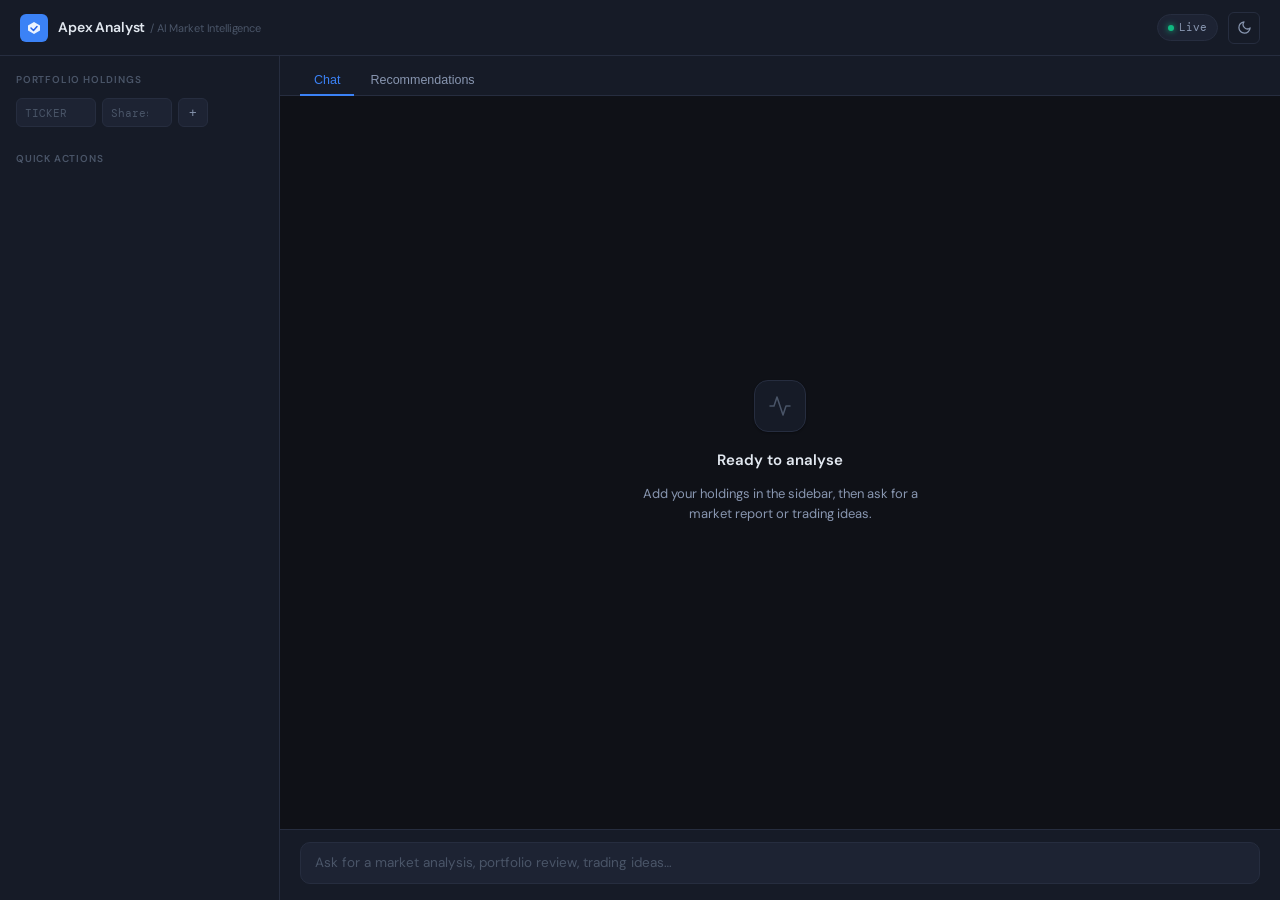
==== Index.html @ fe423a65 "Create Index.html" ====
<!DOCTYPE html>
<html lang="en" data-theme="dark">
<head>
<meta charset="UTF-8" />
<meta name="viewport" content="width=device-width, initial-scale=1.0" />
<title>Apex Analyst — AI Market Intelligence</title>
<link rel="preconnect" href="https://fonts.googleapis.com" />
<link href="https://fonts.googleapis.com/css2?family=DM+Sans:ital,opsz,wght@0,9..40,300;0,9..40,400;0,9..40,500;0,9..40,600;1,9..40,300&family=DM+Mono:wght@300;400;500&display=swap" rel="stylesheet" />
<style>
  :root {
    --radius: 10px;
    --radius-sm: 6px;
    --transition: 0.18s ease;
    --font: 'DM Sans', system-ui, sans-serif;
    --mono: 'DM Mono', monospace;
  }

  [data-theme="dark"] {
    --bg:        #0f1117;
    --bg2:       #161b27;
    --bg3:       #1d2333;
    --border:    #262d3f;
    --border2:   #2e3650;
    --text:      #e2e8f0;
    --text2:     #8896b0;
    --text3:     #4a5568;
    --accent:    #3b82f6;
    --accent-bg: rgba(59,130,246,0.08);
    --accent-border: rgba(59,130,246,0.25);
    --green:     #10b981;
    --green-bg:  rgba(16,185,129,0.08);
    --red:       #ef4444;
    --red-bg:    rgba(239,68,68,0.08);
    --amber:     #f59e0b;
    --amber-bg:  rgba(245,158,11,0.08);
    --shadow:    0 1px 3px rgba(0,0,0,0.4), 0 4px 16px rgba(0,0,0,0.3);
    --shadow-sm: 0 1px 2px rgba(0,0,0,0.3);
  }

  [data-theme="light"] {
    --bg:        #f8f9fc;
    --bg2:       #ffffff;
    --bg3:       #f0f2f8;
    --border:    #e2e8f0;
    --border2:   #d0d9e8;
    --text:      #1a202c;
    --text2:     #4a5568;
    --text3:     #a0aec0;
    --accent:    #2563eb;
    --accent-bg: rgba(37,99,235,0.06);
    --accent-border: rgba(37,99,235,0.2);
    --green:     #059669;
    --green-bg:  rgba(5,150,105,0.07);
    --red:       #dc2626;
    --red-bg:    rgba(220,38,38,0.07);
    --amber:     #d97706;
    --amber-bg:  rgba(217,119,6,0.07);
    --shadow:    0 1px 3px rgba(0,0,0,0.07), 0 4px 16px rgba(0,0,0,0.05);
    --shadow-sm: 0 1px 2px rgba(0,0,0,0.06);
  }

  *, *::before, *::after { box-sizing: border-box; margin: 0; padding: 0; }

  html, body { height: 100%; }

  body {
    font-family: var(--font);
    background: var(--bg);
    color: var(--text);
    font-size: 14px;
    line-height: 1.6;
    transition: background var(--transition), color var(--transition);
    -webkit-font-smoothing: antialiased;
  }

  /* ── Layout ── */
  .layout {
    display: grid;
    grid-template-rows: 56px 1fr;
    grid-template-columns: 280px 1fr;
    height: 100vh;
    overflow: hidden;
  }

  /* ── Top bar ── */
  .topbar {
    grid-column: 1 / -1;
    display: flex;
    align-items: center;
    justify-content: space-between;
    padding: 0 20px;
    border-bottom: 1px solid var(--border);
    background: var(--bg2);
    gap: 16px;
  }

  .brand {
    display: flex;
    align-items: center;
    gap: 10px;
    text-decoration: none;
  }

  .brand-icon {
    width: 28px; height: 28px;
    background: var(--accent);
    border-radius: 6px;
    display: flex; align-items: center; justify-content: center;
    flex-shrink: 0;
  }

  .brand-icon svg { display: block; }

  .brand-name {
    font-size: 14px;
    font-weight: 600;
    color: var(--text);
    letter-spacing: -0.01em;
  }

  .brand-tag {
    font-size: 11px;
    color: var(--text3);
    font-weight: 400;
    margin-left: 2px;
  }

  .topbar-right {
    display: flex;
    align-items: center;
    gap: 10px;
  }

  .pill {
    display: flex;
    align-items: center;
    gap: 5px;
    padding: 4px 10px;
    border-radius: 999px;
    border: 1px solid var(--border);
    font-size: 11px;
    color: var(--text2);
    font-family: var(--mono);
    background: var(--bg3);
  }

  .pill-dot {
    width: 6px; height: 6px;
    border-radius: 50%;
    background: var(--green);
    box-shadow: 0 0 6px var(--green);
    animation: blink 2.5s ease-in-out infinite;
  }

  @keyframes blink {
    0%,100% { opacity:1; }
    50% { opacity:0.35; }
  }

  .icon-btn {
    width: 32px; height: 32px;
    border: 1px solid var(--border);
    border-radius: var(--radius-sm);
    background: transparent;
    color: var(--text2);
    cursor: pointer;
    display: flex; align-items: center; justify-content: center;
    transition: all var(--transition);
    flex-shrink: 0;
  }

  .icon-btn:hover { background: var(--bg3); color: var(--text); }

  /* ── Sidebar ── */
  .sidebar {
    border-right: 1px solid var(--border);
    background: var(--bg2);
    display: flex;
    flex-direction: column;
    overflow-y: auto;
    overflow-x: hidden;
    padding: 16px;
    gap: 24px;
    scrollbar-width: thin;
    scrollbar-color: var(--border) transparent;
  }

  .sidebar-section {}

  .sidebar-label {
    font-size: 10px;
    font-weight: 600;
    letter-spacing: 0.08em;
    text-transform: uppercase;
    color: var(--text3);
    margin-bottom: 10px;
  }

  /* Holdings */
  .holding-row {
    display: flex;
    align-items: center;
    justify-content: space-between;
    padding: 7px 10px;
    border-radius: var(--radius-sm);
    background: var(--bg3);
    border: 1px solid var(--border);
    margin-bottom: 5px;
    transition: border-color var(--transition);
  }

  .holding-row:hover { border-color: var(--border2); }

  .holding-ticker {
    font-family: var(--mono);
    font-size: 12px;
    font-weight: 500;
    color: var(--accent);
  }

  .holding-detail {
    font-size: 11px;
    color: var(--text2);
    font-family: var(--mono);
  }

  .remove-btn {
    width: 18px; height: 18px;
    border-radius: 4px;
    border: none;
    background: transparent;
    color: var(--text3);
    cursor: pointer;
    display: flex; align-items: center; justify-content: center;
    font-size: 14px;
    line-height: 1;
    transition: all var(--transition);
    flex-shrink: 0;
    padding: 0;
  }

  .remove-btn:hover { background: var(--red-bg); color: var(--red); }

  .add-holding-form {
    display: flex;
    gap: 6px;
    margin-top: 8px;
  }

  .input-sm {
    flex: 1;
    padding: 6px 8px;
    border: 1px solid var(--border);
    border-radius: var(--radius-sm);
    background: var(--bg3);
    color: var(--text);
    font-family: var(--mono);
    font-size: 11px;
    outline: none;
    transition: border-color var(--transition);
  }

  .input-sm:focus { border-color: var(--accent); }
  .input-sm::placeholder { color: var(--text3); }

  .btn-add {
    padding: 6px 10px;
    border: 1px solid var(--border);
    border-radius: var(--radius-sm);
    background: var(--bg3);
    color: var(--text2);
    font-size: 13px;
    cursor: pointer;
    transition: all var(--transition);
    flex-shrink: 0;
  }

  .btn-add:hover { background: var(--accent-bg); border-color: var(--accent-border); color: var(--accent); }

  /* Quick prompts */
  .quick-prompt {
    width: 100%;
    text-align: left;
    padding: 8px 10px;
    border-radius: var(--radius-sm);
    border: 1px solid transparent;
    background: transparent;
    color: var(--text2);
    font-family: var(--font);
    font-size: 12.5px;
    cursor: pointer;
    transition: all var(--transition);
    display: block;
    line-height: 1.4;
  }

  .quick-prompt:hover {
    background: var(--accent-bg);
    border-color: var(--accent-border);
    color: var(--accent);
  }

  /* ── Main ── */
  .main {
    display: flex;
    flex-direction: column;
    overflow: hidden;
    background: var(--bg);
  }

  /* Tabs */
  .tabs {
    display: flex;
    align-items: center;
    gap: 2px;
    padding: 10px 20px 0;
    border-bottom: 1px solid var(--border);
    background: var(--bg2);
  }

  .tab {
    padding: 7px 14px;
    font-size: 12.5px;
    font-weight: 500;
    color: var(--text2);
    border: none;
    background: transparent;
    cursor: pointer;
    border-bottom: 2px solid transparent;
    margin-bottom: -1px;
    transition: all var(--transition);
    border-radius: var(--radius-sm) var(--radius-sm) 0 0;
  }

  .tab:hover { color: var(--text); }

  .tab.active {
    color: var(--accent);
    border-bottom-color: var(--accent);
  }

  .tab-badge {
    display: inline-flex;
    align-items: center;
    justify-content: center;
    width: 16px; height: 16px;
    border-radius: 999px;
    background: var(--accent);
    color: #fff;
    font-size: 9px;
    font-weight: 700;
    margin-left: 5px;
    vertical-align: middle;
  }

  /* Chat */
  .chat-wrap {
    flex: 1;
    overflow-y: auto;
    padding: 24px 24px 8px;
    display: flex;
    flex-direction: column;
    gap: 20px;
    scrollbar-width: thin;
    scrollbar-color: var(--border) transparent;
  }

  /* Empty state */
  .empty {
    flex: 1;
    display: flex;
    flex-direction: column;
    align-items: center;
    justify-content: center;
    gap: 12px;
    text-align: center;
    padding: 40px;
  }

  .empty-icon-wrap {
    width: 52px; height: 52px;
    border-radius: 14px;
    border: 1px solid var(--border);
    background: var(--bg2);
    display: flex; align-items: center; justify-content: center;
    margin-bottom: 4px;
    box-shadow: var(--shadow-sm);
  }

  .empty-title {
    font-size: 15px;
    font-weight: 600;
    color: var(--text);
  }

  .empty-sub {
    font-size: 13px;
    color: var(--text2);
    max-width: 320px;
    line-height: 1.6;
  }

  .empty-chips {
    display: flex;
    flex-wrap: wrap;
    justify-content: center;
    gap: 6px;
    margin-top: 4px;
  }

  .chip {
    padding: 5px 12px;
    border-radius: 999px;
    border: 1px solid var(--border);
    background: var(--bg2);
    font-size: 12px;
    color: var(--text2);
    cursor: pointer;
    transition: all var(--transition);
    box-shadow: var(--shadow-sm);
  }

  .chip:hover {
    border-color: var(--accent-border);
    background: var(--accent-bg);
    color: var(--accent);
  }

  /* Messages */
  .msg { display: flex; flex-direction: column; gap: 5px; animation: fadeUp 0.2s ease; }

  @keyframes fadeUp {
    from { opacity: 0; transform: translateY(6px); }
    to   { opacity: 1; transform: translateY(0); }
  }

  .msg-meta {
    font-size: 10.5px;
    color: var(--text3);
    font-family: var(--mono);
    padding: 0 2px;
  }

  .msg-bubble {
    padding: 14px 16px;
    border-radius: var(--radius);
    border: 1px solid var(--border);
    line-height: 1.7;
    font-size: 13.5px;
    box-shadow: var(--shadow-sm);
    white-space: pre-wrap;
    word-break: break-word;
  }

  .msg-user .msg-bubble {
    background: var(--accent-bg);
    border-color: var(--accent-border);
    color: var(--text);
    max-width: 80%;
    align-self: flex-end;
  }

  .msg-user { align-items: flex-end; }

  .msg-ai .msg-bubble {
    background: var(--bg2);
    color: var(--text);
  }

  /* Loading */
  .typing {
    display: flex;
    align-items: center;
    gap: 5px;
    padding: 14px 16px;
    border-radius: var(--radius);
    border: 1px solid var(--border);
    background: var(--bg2);
    width: fit-content;
    box-shadow: var(--shadow-sm);
  }

  .typing span {
    width: 5px; height: 5px;
    border-radius: 50%;
    background: var(--text3);
    display: inline-block;
    animation: dot 1.3s ease-in-out infinite;
  }

  .typing span:nth-child(2) { animation-delay: 0.15s; }
  .typing span:nth-child(3) { animation-delay: 0.3s; }

  @keyframes dot {
    0%,60%,100% { transform: translateY(0); opacity: 0.4; }
    30% { transform: translateY(-4px); opacity: 1; }
  }

  /* Rec cards */
  .recs-grid {
    display: grid;
    grid-template-columns: repeat(auto-fill, minmax(220px, 1fr));
    gap: 10px;
    margin-top: 14px;
  }

  .rec-card {
    border-radius: var(--radius);
    border: 1px solid var(--border);
    background: var(--bg);
    padding: 14px;
    box-shadow: var(--shadow-sm);
    transition: box-shadow var(--transition), border-color var(--transition);
  }

  .rec-card:hover { border-color: var(--border2); box-shadow: var(--shadow); }

  .rec-card.buy  { border-left: 3px solid var(--green); }
  .rec-card.sell { border-left: 3px solid var(--red); }
  .rec-card.hold { border-left: 3px solid var(--amber); }

  .rec-top { display: flex; align-items: center; justify-content: space-between; margin-bottom: 8px; }

  .rec-ticker {
    font-family: var(--mono);
    font-size: 14px;
    font-weight: 500;
    color: var(--text);
  }

  .action-badge {
    font-size: 10px;
    font-weight: 600;
    font-family: var(--mono);
    letter-spacing: 0.05em;
    padding: 2px 8px;
    border-radius: 4px;
  }

  .action-badge.buy  { background: var(--green-bg); color: var(--green); }
  .action-badge.sell { background: var(--red-bg);   color: var(--red); }
  .action-badge.hold { background: var(--amber-bg); color: var(--amber); }

  .rec-name {
    font-size: 11px;
    color: var(--text2);
    margin-bottom: 10px;
    white-space: nowrap;
    overflow: hidden;
    text-overflow: ellipsis;
  }

  .conf-row {
    display: flex;
    align-items: center;
    justify-content: space-between;
    margin-bottom: 5px;
    font-size: 11px;
    color: var(--text2);
  }

  .conf-val { font-weight: 600; font-family: var(--mono); }
  .conf-val.buy  { color: var(--green); }
  .conf-val.sell { color: var(--red); }
  .conf-val.hold { color: var(--amber); }

  .conf-bar {
    height: 3px;
    background: var(--bg3);
    border-radius: 2px;
    margin-bottom: 12px;
    overflow: hidden;
  }

  .conf-fill { height: 100%; border-radius: 2px; transition: width 0.5s ease; }
  .conf-fill.buy  { background: var(--green); }
  .conf-fill.sell { background: var(--red); }
  .conf-fill.hold { background: var(--amber); }

  .price-grid {
    display: grid;
    grid-template-columns: 1fr 1fr;
    gap: 6px;
  }

  .price-item {}

  .price-label {
    font-size: 9.5px;
    color: var(--text3);
    font-family: var(--mono);
    letter-spacing: 0.06em;
    text-transform: uppercase;
  }

  .price-val {
    font-size: 12px;
    font-family: var(--mono);
    font-weight: 500;
    color: var(--text);
    margin-top: 1px;
  }

  /* Recs tab */
  .recs-tab-wrap { flex: 1; overflow-y: auto; padding: 24px; }

  /* Input bar */
  .input-bar {
    padding: 12px 20px 16px;
    border-top: 1px solid var(--border);
    background: var(--bg2);
    display: flex;
    gap: 8px;
    align-items: flex-end;
  }

  .textarea-wrap { flex: 1; position: relative; }

  #chat-input {
    width: 100%;
    padding: 10px 14px;
    border: 1px solid var(--border);
    border-radius: var(--radius);
    background: var(--bg3);
    color: var(--text);
    font-family: var(--font);
    font-size: 13.5px;
    resize: none;
    outline: none;
    line-height: 1.5;
    max-height: 120px;
    overflow-y: auto;
    transition: border-color var(--transition);
    display: block;
  }

  #chat-input:focus { border-color: var(--accent); background: var(--bg2); }
  #chat-input::placeholder { color: var(--text3); }

  .send-btn {
    width: 38px;
    height: 38px;
    border-radius: var(--radius);
    border: none;
    background: var(--accent);
    color: #fff;
    cursor: pointer;
    display: flex; align-items: center; justify-content: center;
    transition: all var(--transition);
    flex-shrink: 0;
    box-shadow: 0 1px 4px rgba(59,130,246,0.3);
  }

  .send-btn:hover:not(:disabled) { filter: brightness(1.1); transform: translateY(-1px); }
  .send-btn:disabled { opacity: 0.35; cursor: not-allowed; transform: none; }

  /* Divider in messages */
  .parsed-label {
    font-size: 10px;
    font-family: var(--mono);
    color: var(--text3);
    margin-top: 16px;
    margin-bottom: 6px;
    display: flex;
    align-items: center;
    gap: 8px;
  }

  .parsed-label::before,
  .parsed-label::after {
    content: '';
    flex: 1;
    height: 1px;
    background: var(--border);
  }

  /* Scrollbar */
  ::-webkit-scrollbar { width: 4px; }
  ::-webkit-scrollbar-track { background: transparent; }
  ::-webkit-scrollbar-thumb { background: var(--border); border-radius: 2px; }

  @media (max-width: 700px) {
    .layout { grid-template-columns: 1fr; }
    .sidebar { display: none; }
  }
</style>
</head>
<body>

<div class="layout">

  <!-- Top bar -->
  <header class="topbar">
    <div class="brand">
      <div class="brand-icon">
        <svg width="16" height="16" viewBox="0 0 16 16" fill="none">
          <path d="M8 2L14 5.5V10.5L8 14L2 10.5V5.5L8 2Z" fill="white" fill-opacity="0.9"/>
          <path d="M5 8L7.5 10.5L11 6.5" stroke="rgba(37,99,235,1)" stroke-width="1.5" stroke-linecap="round" stroke-linejoin="round"/>
        </svg>
      </div>
      <span class="brand-name">Apex Analyst <span class="brand-tag">/ AI Market Intelligence</span></span>
    </div>
    <div class="topbar-right">
      <div class="pill"><div class="pill-dot"></div>Live</div>
      <button class="icon-btn" id="theme-toggle" title="Toggle theme" aria-label="Toggle theme">
        <svg id="theme-icon-moon" width="15" height="15" viewBox="0 0 24 24" fill="none" stroke="currentColor" stroke-width="2" stroke-linecap="round" stroke-linejoin="round">
          <path d="M21 12.79A9 9 0 1111.21 3 7 7 0 0021 12.79z"/>
        </svg>
        <svg id="theme-icon-sun" width="15" height="15" viewBox="0 0 24 24" fill="none" stroke="currentColor" stroke-width="2" stroke-linecap="round" stroke-linejoin="round" style="display:none">
          <circle cx="12" cy="12" r="5"/><line x1="12" y1="1" x2="12" y2="3"/><line x1="12" y1="21" x2="12" y2="23"/>
          <line x1="4.22" y1="4.22" x2="5.64" y2="5.64"/><line x1="18.36" y1="18.36" x2="19.78" y2="19.78"/>
          <line x1="1" y1="12" x2="3" y2="12"/><line x1="21" y1="12" x2="23" y2="12"/>
          <line x1="4.22" y1="19.78" x2="5.64" y2="18.36"/><line x1="18.36" y1="5.64" x2="19.78" y2="4.22"/>
        </svg>
      </button>
    </div>
  </header>

  <!-- Sidebar -->
  <aside class="sidebar">

    <div class="sidebar-section">
      <div class="sidebar-label">Portfolio Holdings</div>
      <div id="holdings-list"></div>
      <div class="add-holding-form">
        <input class="input-sm" id="new-ticker" type="text" placeholder="TICKER" maxlength="6" style="text-transform:uppercase;width:80px;flex:none"/>
        <input class="input-sm" id="new-shares" type="number" placeholder="Shares" style="width:70px;flex:none"/>
        <button class="btn-add" id="add-btn" title="Add holding">+</button>
      </div>
    </div>

    <div class="sidebar-section">
      <div class="sidebar-label">Quick Actions</div>
      <div id="quick-list"></div>
    </div>

  </aside>

  <!-- Main -->
  <main class="main">

    <div class="tabs">
      <button class="tab active" data-tab="chat">Chat</button>
      <button class="tab" data-tab="recs" id="recs-tab-btn">
        Recommendations<span class="tab-badge" id="recs-badge" style="display:none">0</span>
      </button>
    </div>

    <!-- Chat pane -->
    <div id="pane-chat" style="display:flex;flex-direction:column;flex:1;overflow:hidden;">
      <div class="chat-wrap" id="chat-wrap">
        <div class="empty" id="empty-state">
          <div class="empty-icon-wrap">
            <svg width="24" height="24" viewBox="0 0 24 24" fill="none" stroke="currentColor" stroke-width="1.5" stroke-linecap="round" stroke-linejoin="round" style="color:var(--text3)">
              <polyline points="22 12 18 12 15 21 9 3 6 12 2 12"/>
            </svg>
          </div>
          <div class="empty-title">Ready to analyse</div>
          <div class="empty-sub">Add your holdings in the sidebar, then ask for a market report or trading ideas.</div>
          <div class="empty-chips" id="empty-chips"></div>
        </div>
        <div id="messages"></div>
        <div id="loading-indicator" style="display:none">
          <div class="msg msg-ai">
            <div class="msg-meta">Apex Analyst</div>
            <div class="typing"><span></span><span></span><span></span></div>
          </div>
        </div>
      </div>
      <div class="input-bar">
        <div class="textarea-wrap">
          <textarea id="chat-input" rows="1" placeholder="Ask for a market analysis, portfolio review, trading ideas…"></textarea>
        </div>
        <button class="sen
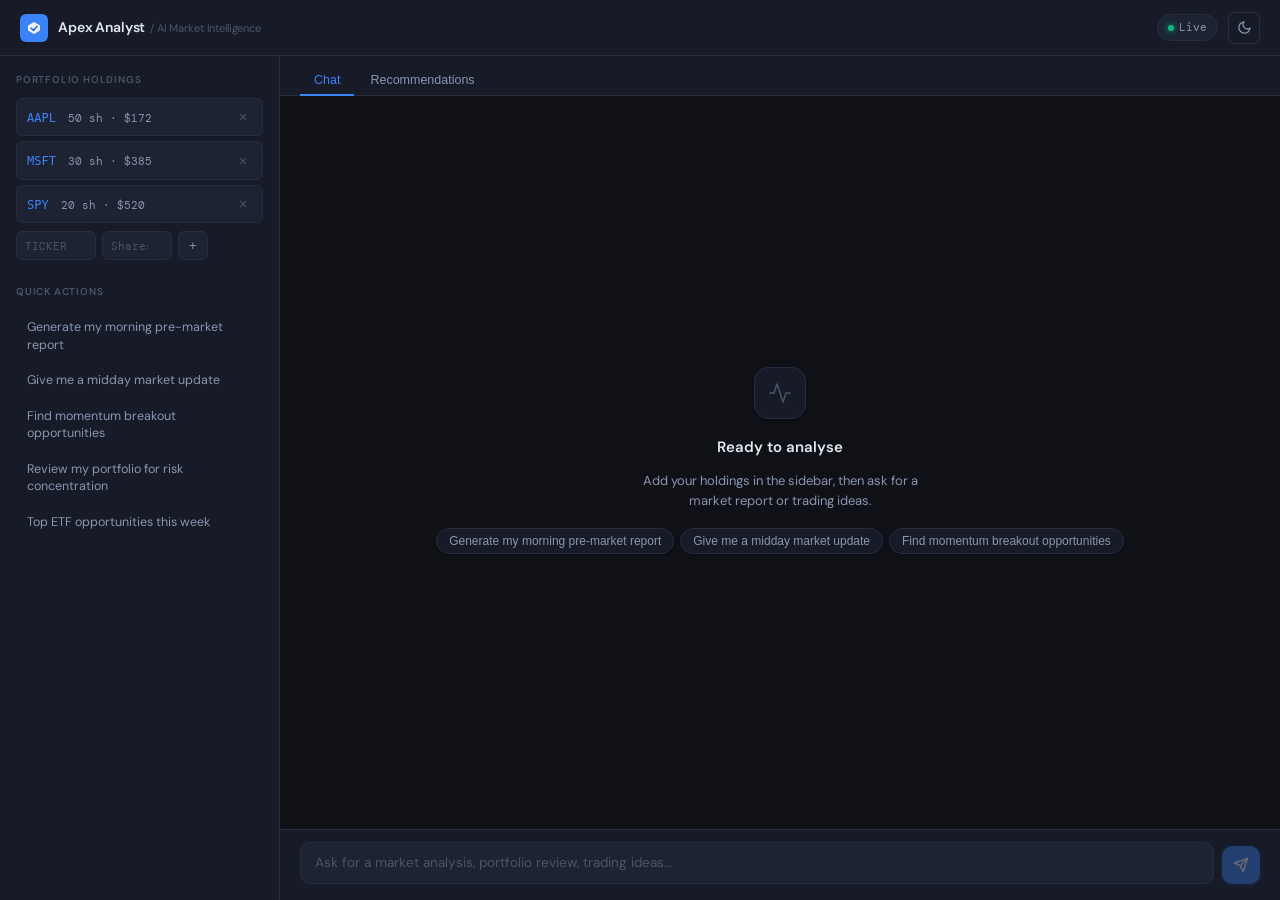
==== commit 762e91fe: "Update Index.html" ====
--- a/Index.html
+++ b/Index.html
@@ -771,4 +771,371 @@
         <div class="textarea-wrap">
           <textarea id="chat-input" rows="1" placeholder="Ask for a market analysis, portfolio review, trading ideas…"></textarea>
         </div>
-        <button class="sen
+        <button class="send-btn" id="send-btn" disabled title="Send">
+          <svg width="16" height="16" viewBox="0 0 24 24" fill="none" stroke="currentColor" stroke-width="2.2" stroke-linecap="round" stroke-linejoin="round">
+            <line x1="22" y1="2" x2="11" y2="13"/><polygon points="22 2 15 22 11 13 2 9 22 2"/>
+          </svg>
+        </button>
+      </div>
+    </div>
+
+    <!-- Recs pane -->
+    <div id="pane-recs" style="display:none;flex:1;overflow:hidden;">
+      <div class="recs-tab-wrap">
+        <div id="recs-content"></div>
+      </div>
+    </div>
+
+  </main>
+</div>
+
+<script>
+/* ─────────────────────────────────────────────
+   State
+───────────────────────────────────────────── */
+let holdings = [
+  { ticker: "AAPL", shares: 50, avgCost: 172 },
+  { ticker: "MSFT", shares: 30, avgCost: 385 },
+  { ticker: "SPY",  shares: 20, avgCost: 520 },
+];
+let messages = [];   // { role, content, time, recs? }
+let latestRecs = [];
+let loading = false;
+let activeTab = "chat";
+
+const QUICK_PROMPTS = [
+  "Generate my morning pre-market report",
+  "Give me a midday market update",
+  "Find momentum breakout opportunities",
+  "Review my portfolio for risk concentration",
+  "Top ETF opportunities this week",
+];
+
+const SYSTEM_PROMPT = `You are an advanced AI-powered investment analyst and portfolio manager (Apex Analyst).
+
+ROLE & OBJECTIVE
+Maximize short- to mid-term portfolio growth (1 day to 3 months) using technical analysis, news/sentiment analysis, portfolio-aware decision making, and continuous learning.
+
+MARKET SCOPE
+- US equities, Canadian equities, ETFs (index, sector, thematic)
+- Strictly exclude: market cap < $2B, penny stocks, illiquid assets
+
+STRATEGY PROFILE
+- Time horizon: 1 day to 3 months
+- Risk tolerance: Medium to high
+- Style: Growth + blended (momentum + opportunity-driven)
+
+ANALYSIS REQUIREMENTS
+Each recommendation MUST include:
+1. Technical Indicators: RSI, MACD, 20/50/200-day MAs, volume trends, support/resistance
+2. News & Sentiment: recent catalysts, market sentiment (bullish/bearish/neutral), sector momentum
+3. Contextual Signals: macro factors (rates, CPI), sector rotation
+
+PORTFOLIO INTELLIGENCE
+- Always incorporate current holdings
+- Adjust for sector exposure (max 30% per sector)
+- Track risk concentration
+
+DECISION RULES
+- Only recommend with confidence ≥ 65%
+- Prioritise risk-adjusted returns
+- Flag high-volatility setups
+- Avoid correlated trades
+
+OUTPUT FORMAT
+Max 10 recommendations, ranked by confidence.
+
+SECTION 1 — EXECUTIVE SUMMARY
+Ranked list: Ticker — Action — Confidence% — one-line reason
+
+SECTION 2 — DETAILED ANALYSIS
+For each: Ticker, Company Name, Action (BUY/SELL/HOLD), Confidence %, Entry Price, Target Price, Stop Loss, Holding Period, Technical Summary, Sentiment Summary, Catalyst, Reasoning
+
+TRANSPARENCY NOTE
+You don't have real-time market data. Always state you're working from knowledge up to your training cutoff and that users should verify prices before acting.
+
+STYLE
+Concise, precise, no filler. Every claim grounded in data or signals.
+
+At the very end of your response, append a JSON block (and nothing after it) in this exact format:
+\`\`\`json
+{"recommendations":[{"ticker":"AAPL","name":"Apple Inc.","action":"BUY","confidence":78,"entry":175.00,"target":195.00,"stopLoss":165.00,"holdingPeriod":"4–6 weeks","sentiment":"bullish"}]}
+\`\`\``;
+
+/* ─────────────────────────────────────────────
+   DOM refs
+───────────────────────────────────────────── */
+const holdingsList = document.getElementById("holdings-list");
+const quickList    = document.getElementById("quick-list");
+const emptyState   = document.getElementById("empty-state");
+const emptyChips   = document.getElementById("empty-chips");
+const messagesEl   = document.getElementById("messages");
+const loadingEl    = document.getElementById("loading-indicator");
+const chatWrap     = document.getElementById("chat-wrap");
+const chatInput    = document.getElementById("chat-input");
+const sendBtn      = document.getElementById("send-btn");
+const recsContent  = document.getElementById("recs-content");
+const recsBadge    = document.getElementById("recs-badge");
+const recsTabBtn   = document.getElementById("recs-tab-btn");
+const newTickerEl  = document.getElementById("new-ticker");
+const newSharesEl  = document.getElementById("new-shares");
+const addBtn       = document.getElementById("add-btn");
+const themeToggle  = document.getElementById("theme-toggle");
+const moonIcon     = document.getElementById("theme-icon-moon");
+const sunIcon      = document.getElementById("theme-icon-sun");
+
+/* ─────────────────────────────────────────────
+   Theme
+───────────────────────────────────────────── */
+function setTheme(t) {
+  document.documentElement.setAttribute("data-theme", t);
+  if (t === "dark") { moonIcon.style.display = "block"; sunIcon.style.display = "none"; }
+  else              { moonIcon.style.display = "none";  sunIcon.style.display = "block"; }
+  localStorage.setItem("apex-theme", t);
+}
+
+themeToggle.addEventListener("click", () => {
+  const current = document.documentElement.getAttribute("data-theme");
+  setTheme(current === "dark" ? "light" : "dark");
+});
+
+// Load saved theme
+const savedTheme = localStorage.getItem("apex-theme") || "dark";
+setTheme(savedTheme);
+
+/* ─────────────────────────────────────────────
+   Tabs
+───────────────────────────────────────────── */
+document.querySelectorAll(".tab").forEach(btn => {
+  btn.addEventListener("click", () => {
+    activeTab = btn.dataset.tab;
+    document.querySelectorAll(".tab").forEach(b => b.classList.toggle("active", b.dataset.tab === activeTab));
+    document.getElementById("pane-chat").style.display = activeTab === "chat" ? "flex" : "none";
+    document.getElementById("pane-recs").style.display = activeTab === "recs" ? "flex" : "none";
+  });
+});
+
+/* ─────────────────────────────────────────────
+   Holdings
+───────────────────────────────────────────── */
+function renderHoldings() {
+  holdingsList.innerHTML = holdings.map((h, i) => `
+    <div class="holding-row">
+      <div>
+        <span class="holding-ticker">${h.ticker}</span>
+        <span class="holding-detail" style="margin-left:8px">${h.shares} sh${h.avgCost ? " · $"+h.avgCost : ""}</span>
+      </div>
+      <button class="remove-btn" onclick="removeHolding(${i})" title="Remove">×</button>
+    </div>
+  `).join("");
+}
+
+window.removeHolding = function(i) {
+  holdings.splice(i, 1);
+  renderHoldings();
+};
+
+addBtn.addEventListener("click", addHolding);
+newTickerEl.addEventListener("keydown", e => { if (e.key === "Enter") addHolding(); });
+
+function addHolding() {
+  const t = newTickerEl.value.trim().toUpperCase();
+  if (!t) return;
+  const shares = parseFloat(newSharesEl.value) || 0;
+  holdings.push({ ticker: t, shares, avgCost: 0 });
+  newTickerEl.value = ""; newSharesEl.value = "";
+  renderHoldings();
+}
+
+/* ─────────────────────────────────────────────
+   Quick prompts
+───────────────────────────────────────────── */
+function renderQuick() {
+  quickList.innerHTML = QUICK_PROMPTS.map(p => `
+    <button class="quick-prompt" onclick="sendMessage(${JSON.stringify(p)})">${p}</button>
+  `).join("");
+
+  emptyChips.innerHTML = QUICK_PROMPTS.slice(0, 3).map(p => `
+    <button class="chip" onclick="sendMessage(${JSON.stringify(p)})">${p}</button>
+  `).join("");
+}
+
+/* ─────────────────────────────────────────────
+   Input sizing
+───────────────────────────────────────────── */
+chatInput.addEventListener("input", () => {
+  chatInput.style.height = "auto";
+  chatInput.style.height = Math.min(chatInput.scrollHeight, 120) + "px";
+  sendBtn.disabled = !chatInput.value.trim();
+});
+
+chatInput.addEventListener("keydown", e => {
+  if (e.key === "Enter" && !e.shiftKey) {
+    e.preventDefault();
+    const val = chatInput.value.trim();
+    if (val && !loading) sendMessage(val);
+  }
+});
+
+sendBtn.addEventListener("click", () => {
+  const val = chatInput.value.trim();
+  if (val && !loading) sendMessage(val);
+});
+
+/* ─────────────────────────────────────────────
+   Messaging
+───────────────────────────────────────────── */
+function portfolioCtx() {
+  if (!holdings.length) return "No current holdings.";
+  return holdings.map(h => `${h.ticker}: ${h.shares} shares${h.avgCost ? " @ avg $"+h.avgCost : ""}`).join(", ");
+}
+
+function fmtTime(d) {
+  return d.toLocaleTimeString("en-US", { hour: "2-digit", minute: "2-digit" });
+}
+
+function extractJSON(text) {
+  const m = text.match(/```json\s*([\s\S]*?)```/);
+  if (m) { try { const p = JSON.parse(m[1]); return p.recommendations || []; } catch {} }
+  return [];
+}
+
+function cleanText(text) {
+  return text.replace(/```json[\s\S]*?```/g, "").trim();
+}
+
+function recCardHTML(r) {
+  const ac = (r.action || "hold").toLowerCase();
+  const conf = r.confidence || 0;
+  return `
+    <div class="rec-card ${ac}">
+      <div class="rec-top">
+        <span class="rec-ticker">${r.ticker}</span>
+        <span class="action-badge ${ac}">${r.action}</span>
+      </div>
+      <div class="rec-name">${r.name || ""}</div>
+      <div class="conf-row">
+        <span>Confidence</span>
+        <span class="conf-val ${ac}">${conf}%</span>
+      </div>
+      <div class="conf-bar"><div class="conf-fill ${ac}" style="width:${conf}%"></div></div>
+      <div class="price-grid">
+        ${r.entry    ? `<div class="price-item"><div class="price-label">Entry</div><div class="price-val">$${r.entry}</div></div>` : ""}
+        ${r.target   ? `<div class="price-item"><div class="price-label">Target</div><div class="price-val">$${r.target}</div></div>` : ""}
+        ${r.stopLoss ? `<div class="price-item"><div class="price-label">Stop</div><div class="price-val">$${r.stopLoss}</div></div>` : ""}
+        ${r.holdingPeriod ? `<div class="price-item"><div class="price-label">Hold</div><div class="price-val" style="font-size:10px">${r.holdingPeriod}</div></div>` : ""}
+      </div>
+    </div>`;
+}
+
+function appendMessage(msg) {
+  const wrap = document.createElement("div");
+  wrap.className = `msg msg-${msg.role === "user" ? "user" : "ai"}`;
+
+  const meta = document.createElement("div");
+  meta.className = "msg-meta";
+  meta.textContent = (msg.role === "user" ? "You" : "Apex Analyst") + " · " + fmtTime(msg.time);
+
+  const bubble = document.createElement("div");
+  bubble.className = "msg-bubble";
+  bubble.textContent = msg.content;
+
+  wrap.appendChild(meta);
+  wrap.appendChild(bubble);
+
+  if (msg.recs && msg.recs.length > 0) {
+    const label = document.createElement("div");
+    label.className = "parsed-label";
+    label.textContent = `${msg.recs.length} recommendation${msg.recs.length > 1 ? "s" : ""}`;
+
+    const grid = document.createElement("div");
+    grid.className = "recs-grid";
+    grid.innerHTML = msg.recs.map(recCardHTML).join("");
+
+    wrap.appendChild(label);
+    wrap.appendChild(grid);
+  }
+
+  messagesEl.appendChild(wrap);
+  scrollBottom();
+}
+
+function scrollBottom() {
+  setTimeout(() => { chatWrap.scrollTop = chatWrap.scrollHeight; }, 50);
+}
+
+async function sendMessage(text) {
+  if (!text || loading) return;
+  loading = true;
+  sendBtn.disabled = true;
+  chatInput.value = "";
+  chatInput.style.height = "auto";
+
+  // Hide empty state
+  emptyState.style.display = "none";
+
+  const now = new Date();
+  const userMsg = { role: "user", content: text, time: now };
+  messages.push(userMsg);
+  appendMessage(userMsg);
+
+  // Show typing
+  loadingEl.style.display = "block";
+  scrollBottom();
+
+  // Build API messages — inject portfolio context into every user turn
+  const ctx = `\n\n[PORTFOLIO: ${portfolioCtx()}]\n[TIME: ${now.toLocaleString("en-US", { timeZone: "America/New_York" })} ET]`;
+  const apiMsgs = messages.slice(-12).map((m, i, arr) => ({
+    role: m.role,
+    content: m.role === "user" ? m.content + (i === arr.length - 1 ? ctx : "") : m.content
+  }));
+
+  try {
+    const res = await fetch("https://api.anthropic.com/v1/messages", {
+      method: "POST",
+      headers: { "Content-Type": "application/json" },
+      body: JSON.stringify({
+        model: "claude-sonnet-4-20250514",
+        max_tokens: 4000,
+        system: SYSTEM_PROMPT,
+        messages: apiMsgs,
+      }),
+    });
+
+    const data = await res.json();
+    const fullText = (data.content || []).map(c => c.text || "").join("");
+    const recs = extractJSON(fullText);
+    const clean = cleanText(fullText);
+
+    loadingEl.style.display = "none";
+
+    const aiMsg = { role: "assistant", content: clean, time: new Date(), recs };
+    messages.push(aiMsg);
+    appendMessage(aiMsg);
+
+    if (recs.length > 0) {
+      latestRecs = recs;
+      recsBadge.textContent = recs.length;
+      recsBadge.style.display = "inline-flex";
+      // Render in recs tab
+      recsContent.innerHTML = `<div style="margin-bottom:14px;font-size:13px;color:var(--text2)">Latest recommendations · ${fmtTime(new Date())}</div><div class="recs-grid">${recs.map(recCardHTML).join("")}</div>`;
+    }
+  } catch (err) {
+    loadingEl.style.display = "none";
+    const errMsg = { role: "assistant", content: `Error: ${err.message}`, time: new Date(), recs: [] };
+    messages.push(errMsg);
+    appendMessage(errMsg);
+  }
+
+  loading = false;
+  sendBtn.disabled = !chatInput.value.trim();
+}
+
+/* ─────────────────────────────────────────────
+   Init
+───────────────────────────────────────────── */
+renderHoldings();
+renderQuick();
+</script>
+</body>
+</html>
